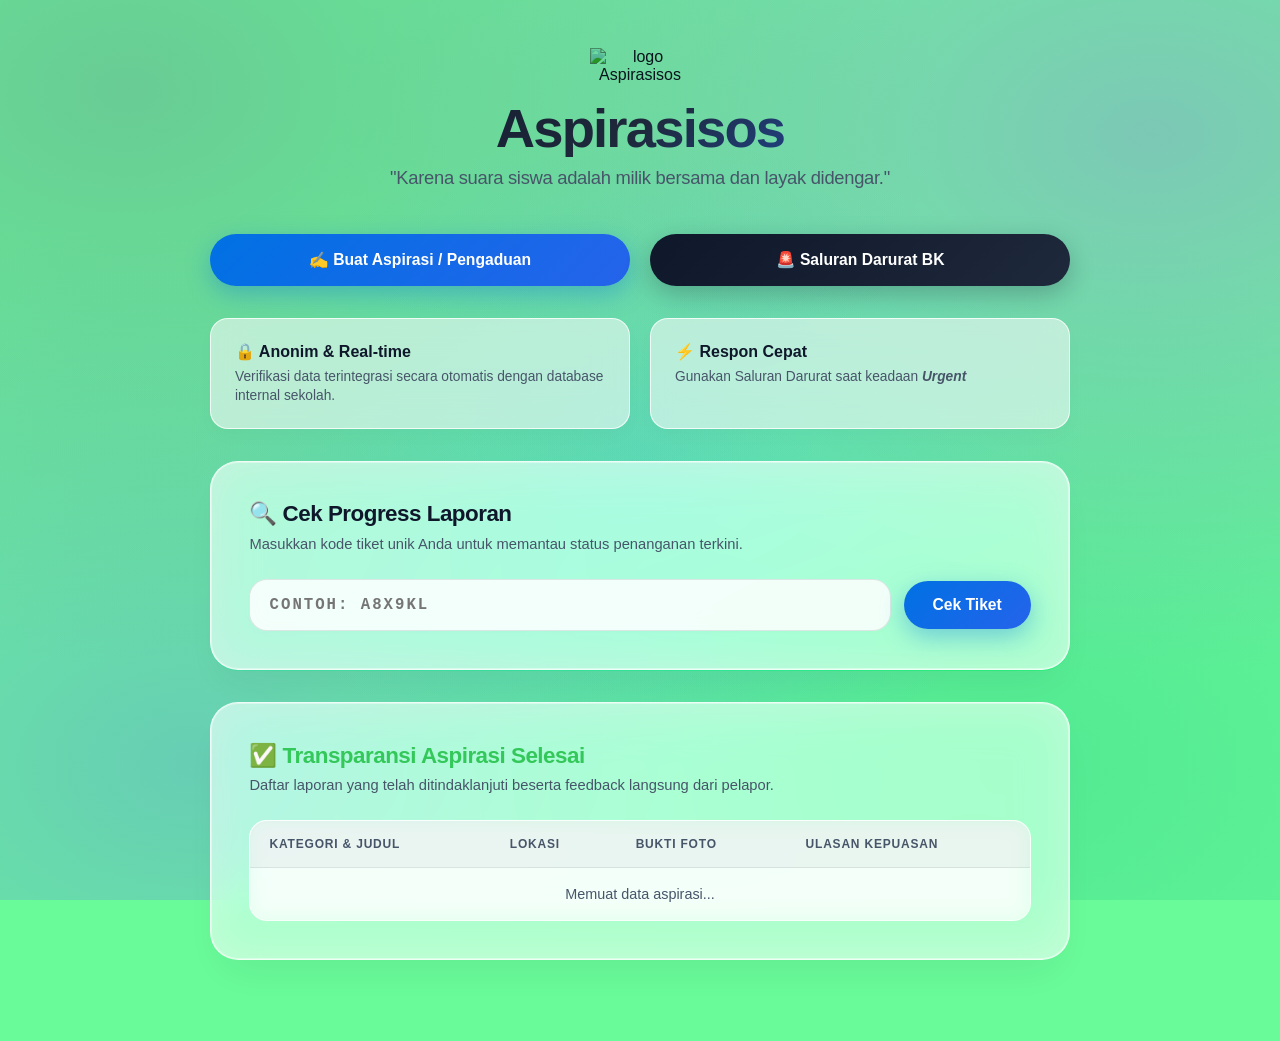
==== index.html @ 2bb9aae6 "Add files via upload" ====
<!DOCTYPE html>
<html lang="id">
<head>
<meta charset="utf-8">
<meta name="viewport" content="width=device-width, initial-scale=1">
<title>Aspirasisos - Layanan Aspirasi dan Pengaduan Siswa</title>
<link rel="stylesheet" href="style.css">
</head>
<body onload="initApp()">

<div class="container">
  
  <!-- HALAMAN 1: LANDING PAGE -->
  <div id="page-home">
    <div class="app-header">
      <img src="foto/pp.jpeg" class="site-logo" alt="logo Aspirasisos">
      <h2>Aspirasisos</h2>
      <p class="slogan">"Karena suara siswa adalah milik bersama dan layak didengar."</p>
    </div>
    
    <div class="action-grid">
      <button type="button" class="btn btn-main" onclick="showVerifikasi()">✍️ Buat Aspirasi / Pengaduan</button>
      <a href="https://wa.me/6281234567890?text=Halo%20Bapak/Ibu%20Guru%20BK,%20saya%20butuh%20bantuan%20darurat." class="btn btn-alert" target="_blank">🚨 Saluran Darurat BK</a>
    </div>

    <div class="feature-row">
      <div class="feature-box">
        <h4>🔒 Anonim & Real-time</h4>
        <p>Verifikasi data terintegrasi secara otomatis dengan database internal sekolah.</p>
      </div>
      <div class="feature-box">
        <h4>⚡ Respon Cepat</h4>
        <p>Gunakan Saluran Darurat saat keadaan <strong><i>Urgent</i></strong></p>
      </div>
    </div>

    <!-- Kotak Cek Status -->
    <div class="card">
      <div class="card-title">🔍 Cek Progress Laporan</div>
      <div class="card-subtitle">Masukkan kode tiket unik Anda untuk memantau status penanganan terkini.</div>
      
      <div style="display: flex; gap: 0.8rem; align-items: center;">
        <input type="text" id="cekKode" placeholder="Contoh: A8X9KL" maxlength="6" style="margin:0; font-family: monospace; text-transform: uppercase; font-weight: 700; letter-spacing: 2px;">
        <button type="button" class="btn btn-main" onclick="cekStatus()" style="white-space: nowrap; padding: 0.95rem 1.8rem;">Cek Tiket</button>
      </div>
      <div id="hasilCek" class="hidden status-result-box"></div>
    </div>

    <!-- Tabel Aspirasi Selesai -->
    <div class="card">
      <div class="card-title" style="color: #34c759;">✅ Transparansi Aspirasi Selesai</div>
      <div class="card-subtitle">Daftar laporan yang telah ditindaklanjuti beserta feedback langsung dari pelapor.</div>
      
      <div class="table-container">
        <table>
          <thead>
            <tr>
              <th>Kategori & Judul</th>
              <th>Lokasi</th>
              <th>Bukti Foto</th>
              <th>Ulasan Kepuasan</th>
            </tr>
          </thead>
          <tbody id="tabelSelesaiBody">
            <tr><td colspan="4" style="text-align:center; color: var(--apple-muted);">Memuat data aspirasi...</td></tr>
          </tbody>
        </table>
      </div>
    </div>
  </div>

  <!-- HALAMAN VERIFIKASI IDENTITAS -->
  <div id="page-verifikasi" class="hidden">
    <button type="button" class="back-link" onclick="showHome()">← Kembali ke Beranda</button>
    <div class="card">
      <div class="card-title">🔒 Verifikasi Identitas Siswa</div>
      <div class="card-subtitle">Verifikasi awal untuk memastikan pelapor adalah siswa aktif. Identitas Anda tetap dilindungi.</div>
      
      <label>Nomor Induk Mahasiswa / Siswa (NIM / NIS)</label>
      <input type="text" id="inputNim" placeholder="Contoh: 23002093" style="font-family: monospace; font-weight: bold;">

      <label>Nama Lengkap</label>
      <input type="text" id="inputNama" placeholder="Contoh: Fahma Hakim">

      <button type="button" class="btn btn-main" id="btnVerifikasi" onclick="prosesVerifikasi()" style="width:100%; margin-top:0.5rem;">Verifikasi & Lanjutkan</button>
    </div>
  </div>

  <!-- HALAMAN FORMULIR -->
  <div id="page-form" class="hidden">
    <button type="button" class="back-link" onclick="showHome()">← Batal / Kembali</button>
    
    <div class="card">
      <div class="card-title">✍️ Formulir Pengaduan</div>
      <div class="card-subtitle">Isi rincian pengaduan atau aspirasi Anda secara lengkap dan teliti.</div>
      
      <div style="background: rgba(0,113,227,0.06); padding: 1.2rem; border-radius: var(--radius-lg); text-align: center; margin-bottom: 1.5rem; border: 1px dashed rgba(0,113,227,0.3);">
        <span style="font-size: 0.78rem; color: var(--apple-muted); font-weight: 700; text-transform: uppercase; letter-spacing: 1px;">Kode Tiket Unik Anda:</span><br>
        <strong id="kodeTiket" style="color:var(--apple-primary); font-size:2.2rem; letter-spacing: 5px; font-family: monospace;"></strong>
      </div>
      
      <label>Kategori Laporan</label>
      <select id="kategori">
        <option value="Pembelajaran">Pembelajaran & Akademik</option>
        <option value="Perundungan/Kekerasan">Perundungan / Kekerasan</option>
        <option value="Fasilitas">Fasilitas & Sarana Sekolah</option>
        <option value="Lainnya">Lainnya</option>
      </select>

      <label>Judul Laporan</label>
      <input type="text" id="judul" placeholder="Ringkasan singkat permasalahan">

      <label>Isi Laporan / Detail Kejadian</label>
      <textarea id="isi" rows="5" placeholder="Jelaskan fakta kronologi kejadian secara obyektif..."></textarea>

      <label>Tanggal Kejadian</label>
      <input type="date" id="tanggal">

      <label>Lokasi Kejadian</label>
      <input type="text" id="lokasi" placeholder="Contoh: Gedung Olahraga / Laboratorium 2">

      <label>Unggah Foto Bukti (Opsional)</label>
      <input type="file" id="fotoBukti" accept="image/*">

      <label>Kontak WhatsApp yang Bisa Dihubungi (Opsional)</label>
      <input type="text" id="kontak" placeholder="08xxxxxxxxxx">

      <button type="button" class="btn btn-main" id="btnKirim" onclick="kirimForm()" style="width:100%; margin-top: 0.5rem;">Kirim Laporan Sekarang</button>
    </div>
  </div>

  <!-- HALAMAN SUKSES -->
  <div id="page-sukses" class="hidden">
    <div class="card" style="text-align: center; padding: 3rem 2rem;">
      <div style="font-size: 3.5rem; margin-bottom: 0.5rem;">🎉</div>
      <h2 style="color: #34c759; margin-bottom: 0.5rem; font-size: 1.8rem; font-weight: 700;">Laporan Berhasil Terkirim!</h2>
      <p style="color: var(--apple-muted); font-size: 0.95rem;">Aspirasi Anda telah tersimpan dengan aman di dalam database server.</p>
      
      <div style="background: rgba(0,0,0,0.03); padding: 1.5rem; border-radius: var(--radius-lg); margin: 1.8rem 0; border: 1px solid var(--apple-hairline);">
        <span style="font-size: 0.8rem; color: var(--apple-muted); font-weight: 600; letter-spacing: 1px;">KODE TIKET UNIK:</span><br>
        <strong id="kodeFinal" style="font-size: 2.5rem; color: var(--apple-primary); font-family: monospace; letter-spacing: 5px;"></strong>
      </div>

      <div style="background: rgba(255,149,0,0.1); border: 1px solid rgba(255,149,0,0.3); padding: 1.2rem; border-radius: var(--radius-lg); margin-bottom: 1.8rem; text-align: left;">
        <h4 style="color: #b64400; margin-bottom: 0.3rem; font-size: 0.92rem;">⚠️ SIMPAN KODE TIKET ANDA:</h4>
        <p style="font-size: 0.88rem; color: #863800; margin: 0; line-height: 1.4;">
          Harap catat atau **Screenshot** kode tiket di atas. Kode ini digunakan untuk mengecek status dan memberikan feedback ketika laporan selesai.
        </p>
      </div>

      <button type="button" class="btn btn-main" onclick="showHome()" style="width:100%;">Kembali ke Beranda</button>
    </div>
  </div>

</div>

<script>
  var URL_APP = "https://script.google.com/macros/s/AKfycbwlZUniv7zdhKkzE830Zxghsc2uRbcmAnuW29QWlQGGygpZN5pOzY8HlzdCjBEvnIl6vQ/exec";

  function initApp() {
    loadTabelSelesai();
  }

  function buatKode() { 
    var cs = "ABCDEFGHJKLMNPQRSTUVWXYZ23456789", out = "";
    for (var i = 0; i < 6; i++) out += cs.charAt(Math.floor(Math.random() * cs.length));
    return out;
  }
  
  function showVerifikasi() {
    document.getElementById('page-home').classList.add('hidden');
    document.getElementById('page-form').classList.add('hidden');
    document.getElementById('page-sukses').classList.add('hidden');
    document.getElementById('page-verifikasi').classList.remove('hidden');
    document.getElementById('inputNim').value = "";
    document.getElementById('inputNama').value = "";
  }

  function showHome() { 
    document.getElementById('page-form').classList.add('hidden'); 
    document.getElementById('page-sukses').classList.add('hidden');
    document.getElementById('page-verifikasi').classList.add('hidden');
    document.getElementById('page-home').classList.remove('hidden'); 
    loadTabelSelesai();
  }

  function prosesVerifikasi() {
    var nim = document.getElementById('inputNim').value.trim();
    var nama = document.getElementById('inputNama').value.trim();
    
    if(!nim || !nama) {
      alert("NIM/NIS dan Nama wajib diisi!"); 
      return;
    }

    var btn = document.getElementById('btnVerifikasi');
    var originalText = btn.innerText;
    btn.innerText = "Memeriksa Data... ⏳"; 
    btn.disabled = true;

    fetch(URL_APP + "?action=cek_siswa&nim=" + encodeURIComponent(nim) + "&nama=" + encodeURIComponent(nama))
    .then(r => r.json())
    .then(d => {
      btn.innerText = originalText; 
      btn.disabled = false;
      if(d.status === "success") {
        document.getElementById('page-verifikasi').classList.add('hidden');
        document.getElementById('page-form').classList.remove('hidden');
        document.getElementById('kodeTiket').innerText = buatKode();
      } else {
        alert("❌ Akses Ditolak! Data tidak terdaftar dalam database.");
      }
    })
    .catch(e => {
      btn.innerText = originalText; 
      btn.disabled = false;
      alert("Gagal terhubung ke server.");
    });
  }

  function kirimForm() {
    var judul = document.getElementById('judul').value.trim();
    var isi = document.getElementById('isi').value.trim();
    
    if (judul === "" || isi === "") { 
      alert("Judul dan Isi Laporan wajib diisi!"); 
      return; 
    }
    
    var btn = document.getElementById('btnKirim');
    var originalText = btn.innerText;
    btn.innerText = "Mengirim Laporan... ⏳"; 
    btn.disabled = true;

    var kodeUnik = document.getElementById('kodeTiket').innerText;
    var lokasi = document.getElementById('lokasi').value.trim();
    
    var fileInput = document.getElementById('fotoBukti');
    if (fileInput.files.length > 0) {
      var reader = new FileReader();
      reader.onload = function(e) {
        kirimDataBackend(kodeUnik, judul, isi, lokasi, e.target.result, btn, originalText);
      };
      reader.readAsDataURL(fileInput.files[0]);
    } else {
      kirimDataBackend(kodeUnik, judul, isi, lokasi, "", btn, originalText);
    }
  }

  function kirimDataBackend(kode, judul, isi, lokasi, fotoBase64, btn, originalText) {
    var payload = {
      kode: kode,
      kategori: document.getElementById('kategori').value,
      judul: judul,
      isi: isi,
      tanggal: document.getElementById('tanggal').value,
      lokasi: lokasi,
      foto: fotoBase64,
      kontak: document.getElementById('kontak').value
    };

    var formData = new URLSearchParams();
    formData.append("payload", JSON.stringify(payload));

    fetch(URL_APP, {
      method: "POST",
      headers: { "Content-Type": "application/x-www-form-urlencoded" },
      body: formData
    })
    .then(r => r.json())
    .then(d => {
      btn.innerText = originalText; 
      btn.disabled = false;
      if (d.status === "success") {
        document.getElementById('page-form').classList.add('hidden');
        document.getElementById('page-sukses').classList.remove('hidden');
        document.getElementById('kodeFinal').innerText = kode;

        document.getElementById('judul').value = "";
        document.getElementById('isi').value = "";
        document.getElementById('lokasi').value = "";
        document.getElementById('fotoBukti').value = "";
        document.getElementById('kontak').value = "";
      } else {
        alert("Gagal menyimpan laporan.");
      }
    })
    .catch(e => {
      btn.innerText = originalText; 
      btn.disabled = false;
      alert("Terjadi kesalahan jaringan.");
    });
  }

  function cekStatus() {
    var kode = document.getElementById('cekKode').value.trim().toUpperCase();
    var hasilDiv = document.getElementById('hasilCek');
    if(!kode) { 
      alert("Masukkan kode tiket!"); 
      return; 
    }
    
    hasilDiv.innerHTML = "<i>⏳ Memeriksa database...</i>"; 
    hasilDiv.classList.remove('hidden');

    fetch(URL_APP + "?action=cek&kode=" + encodeURIComponent(kode))
    .then(r => r.json())
    .then(d => {
      if(d.status === "success") {
        var ulasanSection = "";
        if(d.data.status.toLowerCase() === "selesai") {
          if (d.data.rating && d.data.rating !== "") {
            ulasanSection = `
              <div style="margin-top: 1rem; padding-top: 1rem; border-top: 1px dashed rgba(0,0,0,0.1);">
                <p style="font-size: 0.88rem; font-weight: 600; color: #34c759; margin-bottom: 0.2rem;">⭐ Ulasan Anda:</p>
                <div class="rating-stars">${'★'.repeat(d.data.rating)}</div>
                <p style="font-size: 0.85rem; color: var(--apple-muted); margin-top: 0.2rem;">"${d.data.ulasan}"</p>
              </div>
            `;
          } else {
            ulasanSection = `
              <div style="margin-top: 1rem; padding-top: 1rem; border-top: 1px dashed rgba(0,0,0,0.1);">
                <p style="font-size: 0.88rem; font-weight: 600; color: #34c759; margin-bottom: 0.4rem;">⭐ Rating Kepuasan Layanan:</p>
                <select id="inputRating" style="margin-bottom: 0.5rem; padding: 0.5rem;">
                  <option value="5">⭐⭐⭐⭐⭐ (Sangat Puas)</option>
                  <option value="4">⭐⭐⭐⭐ (Puas)</option>
                  <option value="3">⭐⭐⭐ (Cukup)</option>
                  <option value="2">⭐⭐ (Kurang)</option>
                  <option value="1">⭐ (Sangat Kurang)</option>
                </select>
                <textarea id="inputKomentar" rows="2" placeholder="Tulis masukan Anda..." style="margin-bottom: 0.5rem;"></textarea>
                <button type="button" class="btn btn-main" onclick="kirimUlasan('${kode}')" style="padding: 0.6rem 1rem; font-size: 0.85rem; width: 100%;">Kirim Ulasan</button>
              </div>
            `;
          }
        }

        hasilDiv.innerHTML = `
          <div style="margin-bottom:0.4rem; font-size: 0.95rem;"><b>Judul:</b> ${d.data.judul} (${d.data.kategori})</div>
          <div style="margin-bottom:0.4rem; font-size: 0.95rem;"><b>Status:</b> <span class="badge-status" style="background:#e6f4ea; color:#34c759;">${d.data.status}</span></div>
          <div style="font-size: 0.88rem; color: var(--apple-muted);"><b>Progress:</b> ${d.data.progress}</div>
          ${ulasanSection}
        `;
      } else {
        hasilDiv.innerHTML = `<span style="color:#ff3b30; font-size: 0.95rem;">❌ Kode tiket tidak ditemukan.</span>`;
      }
    })
    .catch(e => {
      hasilDiv.innerHTML = `<span style="color:#ff3b30; font-size: 0.95rem;">❌ Kesalahan jaringan.</span>`;
    });
  }

  function kirimUlasan(kodeTiket) {
    var rating = document.getElementById('inputRating').value;
    var komentar = document.getElementById('inputKomentar').value.trim();

    if (!komentar) {
      alert("Tulis komentar ulasan Anda!");
      return;
    }

    var payload = { action: "beri_ulasan", kode: kodeTiket, rating: rating, komentar: komentar };
    var formData = new URLSearchParams();
    formData.append("payload", JSON.stringify(payload));

    fetch(URL_APP, {
      method: "POST",
      headers: { "Content-Type": "application/x-www-form-urlencoded" },
      body: formData
    })
    .then(r => r.json())
    .then(d => {
      if(d.status === "success") {
        alert("Terima kasih atas ulasan Anda!");
        cekStatus();
        loadTabelSelesai();
      } else {
        alert("Gagal mengirim ulasan.");
      }
    })
    .catch(e => {
      alert("Kesalahan jaringan.");
    });
  }

  function loadTabelSelesai() {
    fetch(URL_APP + "?action=selesai")
    .then(r => r.json())
    .then(d => {
      if (d.status === "success") {
        var tbody = document.getElementById('tabelSelesaiBody');
        if (!d.data || d.data.length === 0) {
          tbody.innerHTML = `<tr><td colspan="4" style="text-align:center; color: var(--apple-muted);">Belum ada aspirasi selesai.</td></tr>`;
          return;
        }
        var html = "";
        d.data.forEach(item => {
          var fotoLink = item.foto !== "-" && item.foto !== "" ? `<a href="${item.foto}" target="_blank" style="color: var(--apple-primary); font-weight: 600; text-decoration:none;">Lihat Foto</a>` : `<span style="color:var(--apple-muted);">Tidak ada</span>`;
          var bintang = '★'.repeat(Number(item.rating) || 5);
          html += `
            <tr>
              <td><strong>${item.kategori}</strong><br><span style="font-size:0.82rem; color: var(--apple-muted);">${item.judul}</span></td>
              <td>${item.lokasi}</td>
              <td>${fotoLink}</td>
              <td>
                <div class="rating-stars">${bintang}</div>
                <p style="margin: 0.2rem 0 0 0; font-size: 0.82rem; color: var(--apple-muted);">"${item.ulasan}"</p>
              </td>
            </tr>
          `;
        });
        tbody.innerHTML = html;
      }
    })
    .catch(e => {
      console.error("Gagal memuat tabel");
    });
  }
</script>
</body>
</html>
---- style.css ----
/* ==========================================================================
   ASPIRASISOS - AURORA GLASS DESIGN SYSTEM (SUPER VIBRANT & PREMIUM)
   ========================================================================== */
/* Style untuk Logo Gambar */
.site-logo {
  display: block;
  margin: 0 auto 1rem auto;
  max-width: 100px;
  height: auto;
  background: transparent;
  mix-blend-mode: multiply;
}

:root {
  --apple-primary: #0b0c0a;
  --apple-primary-hover: #c5e6ec;
  --apple-dark: #0f172a;
  --apple-muted: #475569;
  --apple-card-bg: rgba(255, 255, 255, 0.65);
  --apple-card-border: rgba(255, 255, 255, 0.75);
  --apple-card-glow: rgba(255, 255, 255, 0.4);
  --apple-hairline: rgba(15, 23, 42, 0.08);
  --radius-xl: 28px;
  --radius-lg: 18px;
  --radius-pill: 9999px;
  --font-apple: -apple-system, BlinkMacSystemFont, "SF Pro Display", "SF Pro Text", "Segoe UI", Roboto, sans-serif;
}

* {
  box-sizing: border-box;
  margin: 0;
  padding: 0;
  -webkit-font-smoothing: antialiased;
}

/* BACKGROUND DYNAMIC AURORA & MESH GRADIENT */
body {
  font-family: var(--font-apple);
  color: var(--apple-dark);
  min-height: 100vh;
  padding: 3rem 1rem;
  background-color: #69fa99;
  background-image: 
    radial-gradient(at 10% 10%, rgba(102, 117, 139, 0.35) 0px, transparent 50%),
    radial-gradient(at 90% 15%, rgba(168, 85, 247, 0.3) 0px, transparent 50%),
    radial-gradient(at 50% 50%, rgba(56, 189, 248, 0.25) 0px, transparent 50%),
    radial-gradient(at 80% 85%, rgba(16, 185, 129, 0.25) 0px, transparent 50%),
    radial-gradient(at 15% 85%, rgba(99, 102, 241, 0.3) 0px, transparent 50%);
  background-attachment: fixed;
  background-size: cover;
}

.container {
  max-width: 860px;
  margin: 0 auto;
}

/* Header Section */
.app-header {
  text-align: center;
  margin-bottom: 2.8rem;
}

.app-badge {
  display: inline-block;
  padding: 0.45rem 1.1rem;
  background: rgba(255, 255, 255, 0.8);
  color: var(--apple-primary);
  border-radius: var(--radius-pill);
  font-size: 0.78rem;
  font-weight: 700;
  letter-spacing: 1px;
  text-transform: uppercase;
  margin-bottom: 1rem;
  backdrop-filter: blur(10px);
  border: 1px solid rgba(255, 255, 255, 0.9);
  box-shadow: 0 4px 15px rgba(0, 113, 227, 0.12);
}

.app-header h2 {
  font-size: 3.4rem;
  font-weight: 800;
  letter-spacing: -1.8px;
  background: linear-gradient(135deg, #0f172a 0%, #1e293b 50%, #2563eb 100%);
  -webkit-background-clip: text;
  -webkit-text-fill-color: transparent;
  line-height: 1.05;
  margin-bottom: 0.6rem;
}

.slogan {
  color: var(--apple-muted);
  font-size: 1.15rem;
  font-weight: 500;
  letter-spacing: -0.3px;
}

/* Frosted Glass Card */
.card {
  background: var(--apple-card-bg);
  backdrop-filter: blur(24px) saturate(180%);
  -webkit-backdrop-filter: blur(24px) saturate(180%);
  border: 1.5px solid var(--apple-card-border);
  border-radius: var(--radius-xl);
  padding: 2.4rem;
  margin-bottom: 2rem;
  box-shadow: 
    0 20px 40px -15px rgba(15, 23, 42, 0.07),
    0 0 0 1px inset var(--apple-card-glow);
  transition: all 0.3s cubic-bezier(0.16, 1, 0.3, 1);
}

.card:hover {
  transform: translateY(-2px);
  box-shadow: 
    0 24px 48px -12px rgba(15, 23, 42, 0.12),
    0 0 0 1px inset rgba(255, 255, 255, 0.9);
}

.card-title {
  font-size: 1.4rem;
  font-weight: 700;
  letter-spacing: -0.5px;
  margin-bottom: 0.4rem;
  color: var(--apple-dark);
  display: flex;
  align-items: center;
  gap: 0.5rem;
}

.card-subtitle {
  font-size: 0.92rem;
  color: var(--apple-muted);
  margin-bottom: 1.5rem;
  line-height: 1.45;
}

/* Action Grid & Feature Box */
.action-grid {
  display: grid;
  grid-template-columns: 1fr 1fr;
  gap: 1.25rem;
  margin-bottom: 2rem;
}

.feature-row {
  display: grid;
  grid-template-columns: 1fr 1fr;
  gap: 1.25rem;
  margin-bottom: 2rem;
}

.feature-box {
  background: rgba(255, 255, 255, 0.55);
  border: 1px solid rgba(255, 255, 255, 0.8);
  padding: 1.4rem 1.5rem;
  border-radius: var(--radius-lg);
  backdrop-filter: blur(16px);
  box-shadow: 0 8px 20px rgba(0, 0, 0, 0.02);
  transition: transform 0.25s ease;
}

.feature-box:hover {
  transform: translateY(-3px);
  background: rgba(255, 255, 255, 0.75);
}

.feature-box h4 {
  font-size: 1rem;
  font-weight: 700;
  margin-bottom: 0.4rem;
  color: var(--apple-dark);
}

.feature-box p {
  font-size: 0.86rem;
  color: var(--apple-muted);
  line-height: 1.4;
}

/* Glowing Buttons */
.btn {
  display: inline-flex;
  align-items: center;
  justify-content: center;
  gap: 0.6rem;
  padding: 1.05rem 1.8rem;
  border-radius: var(--radius-pill);
  font-size: 0.98rem;
  font-weight: 600;
  border: none;
  cursor: pointer;
  text-decoration: none;
  transition: all 0.25s cubic-bezier(0.16, 1, 0.3, 1);
}

.btn-main {
  background: linear-gradient(135deg, #0071e3 0%, #2563eb 100%);
  color: #ffffff;
  box-shadow: 0 8px 24px rgba(0, 113, 227, 0.35);
}

.btn-main:hover {
  background: linear-gradient(135deg, #0077ed 0%, #1d4ed8 100%);
  transform: translateY(-2px);
  box-shadow: 0 12px 32px rgba(37, 99, 235, 0.45);
}

.btn-main:active {
  transform: scale(0.98);
}

.btn-alert {
  background: linear-gradient(135deg, #0f172a 0%, #1e293b 100%);
  color: #ffffff;
  box-shadow: 0 8px 24px rgba(15, 23, 42, 0.25);
}

.btn-alert:hover {
  background: linear-gradient(135deg, #1e293b 0%, #334155 100%);
  transform: translateY(-2px);
  box-shadow: 0 12px 30px rgba(15, 23, 42, 0.35);
}

/* Inputs & Form Controls */
label {
  display: block;
  font-size: 0.88rem;
  font-weight: 700;
  color: var(--apple-dark);
  margin-bottom: 0.45rem;
}

input[type="text"],
input[type="date"],
input[type="file"],
select,
textarea {
  width: 100%;
  padding: 1rem 1.2rem;
  border-radius: var(--radius-lg);
  border: 1.5px solid rgba(15, 23, 42, 0.1);
  background: rgba(255, 255, 255, 0.85);
  font-family: inherit;
  font-size: 0.98rem;
  color: var(--apple-dark);
  margin-bottom: 1.3rem;
  transition: all 0.2s ease;
  box-shadow: 0 2px 6px rgba(0,0,0,0.01);
}

input:focus, select:focus, textarea:focus {
  outline: none;
  background: #ffffff;
  border-color: var(--apple-primary);
  box-shadow: 0 0 0 4px rgba(0, 113, 227, 0.18);
}

/* Tables */
.table-container {
  overflow-x: auto;
  border-radius: var(--radius-lg);
  border: 1px solid rgba(255, 255, 255, 0.8);
  background: rgba(255, 255, 255, 0.6);
  backdrop-filter: blur(10px);
}

table {
  width: 100%;
  border-collapse: collapse;
  text-align: left;
  font-size: 0.9rem;
}

th {
  background: rgba(15, 23, 42, 0.04);
  padding: 1rem 1.2rem;
  font-weight: 700;
  color: var(--apple-muted);
  border-bottom: 1px solid var(--apple-hairline);
  text-transform: uppercase;
  font-size: 0.75rem;
  letter-spacing: 0.8px;
}

td {
  padding: 1.1rem 1.2rem;
  border-bottom: 1px solid var(--apple-hairline);
  color: var(--apple-dark);
}

tr:last-child td {
  border-bottom: none;
}

/* Utilities */
.hidden { display: none !important; }

.badge-status {
  display: inline-block;
  padding: 0.35rem 0.85rem;
  border-radius: var(--radius-pill);
  font-size: 0.78rem;
  font-weight: 700;
}

.status-result-box {
  background: rgba(34, 197, 94, 0.12);
  border: 1.5px solid rgba(34, 197, 94, 0.3);
  padding: 1.3rem;
  border-radius: var(--radius-lg);
  margin-top: 1.2rem;
  backdrop-filter: blur(10px);
}

.back-link {
  background: none;
  border: none;
  color: var(--apple-primary);
  font-size: 0.95rem;
  font-weight: 600;
  cursor: pointer;
  margin-bottom: 1.4rem;
  display: inline-flex;
  align-items: center;
  gap: 0.4rem;
}

.back-link:hover { text-decoration: underline; }
.rating-stars { color: #f59e0b; letter-spacing: 2px; }

@media (max-width: 640px) {
  .action-grid, .feature-row { grid-template-columns: 1fr; }
  .app-header h2 { font-size: 2.4rem; }
  body { padding: 1.5rem 0.6rem; }
}
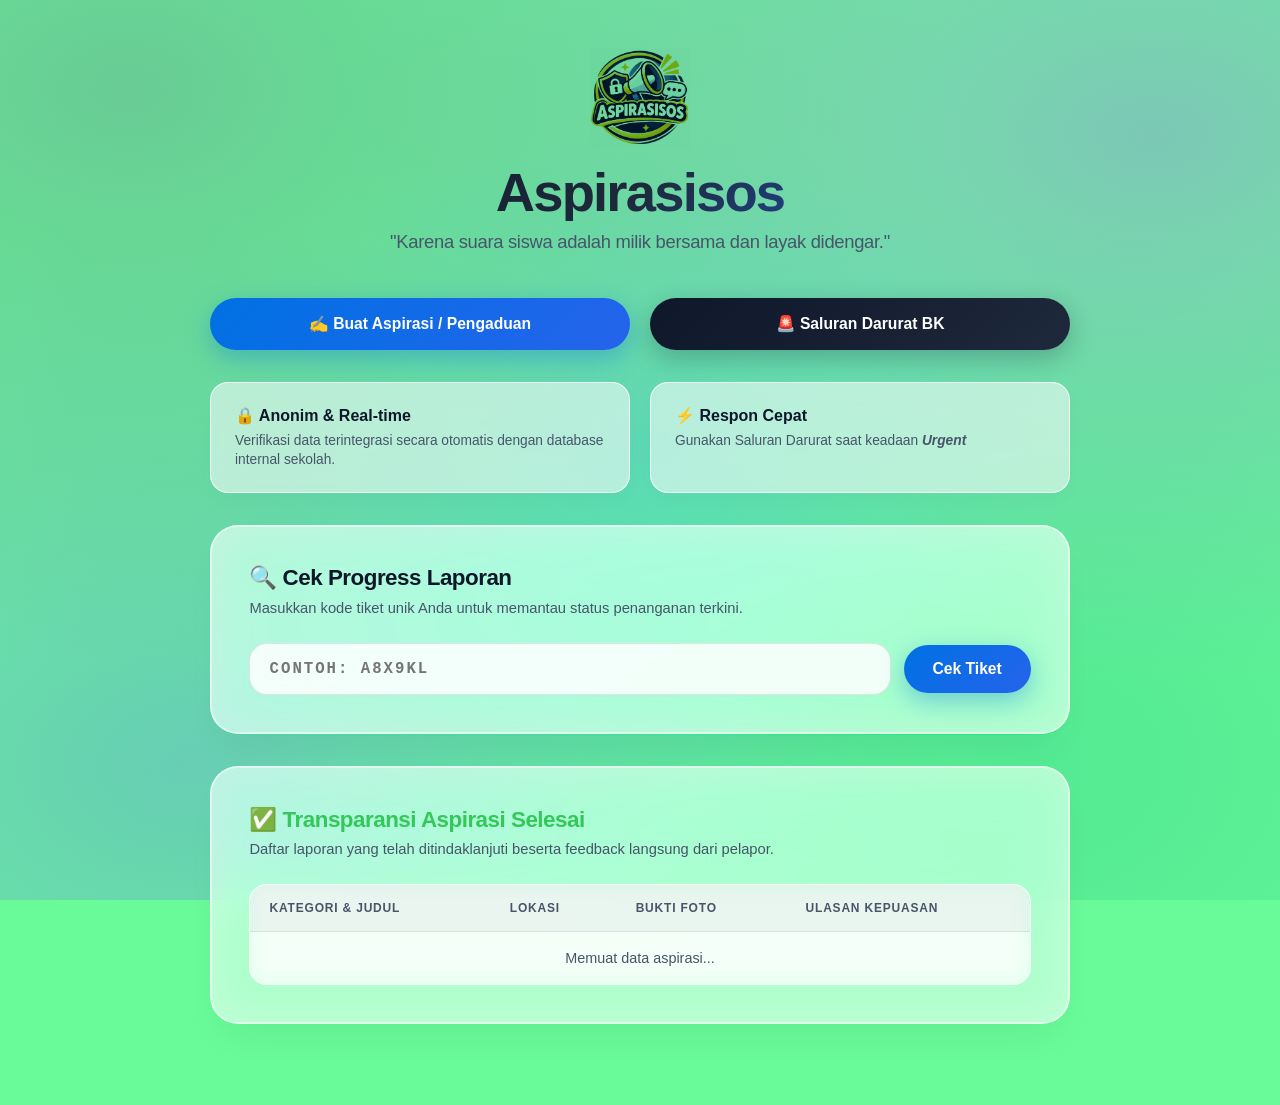
==== commit 0936893e: "1.html" ====
--- a/index.html
+++ b/index.html
@@ -13,7 +13,7 @@
   <!-- HALAMAN 1: LANDING PAGE -->
   <div id="page-home">
     <div class="app-header">
-      <img src="foto/pp.jpeg" class="site-logo" alt="logo Aspirasisos">
+      <img src="pp.jpeg" class="site-logo" alt="logo Aspirasisos">
       <h2>Aspirasisos</h2>
       <p class="slogan">"Karena suara siswa adalah milik bersama dan layak didengar."</p>
     </div>
@@ -418,4 +418,4 @@
   }
 </script>
 </body>
-</html>+</html>
